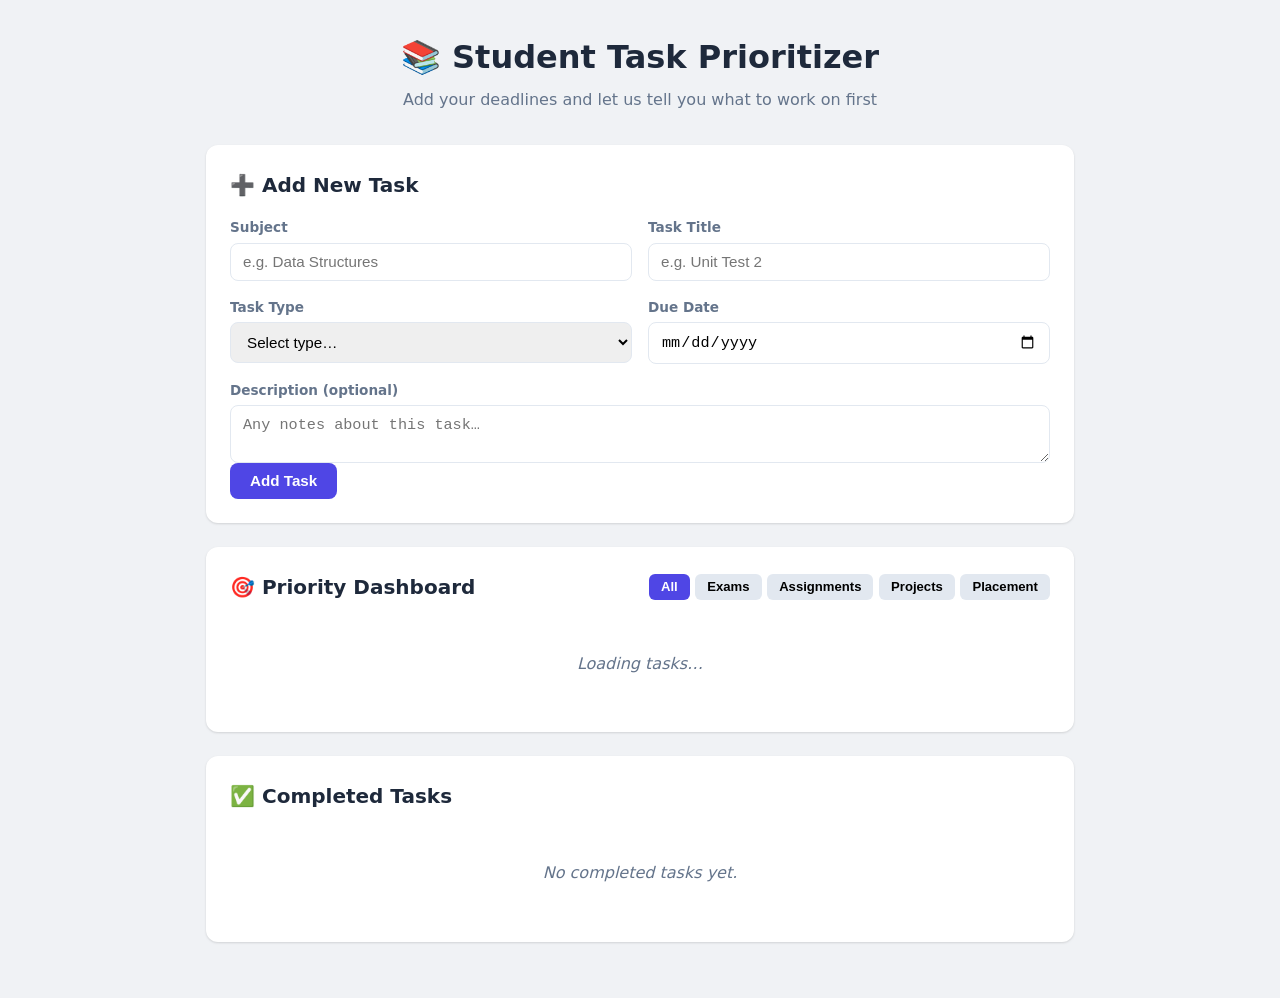
==== src/main/resources/static/index.html @ 2fccb867 "Initial commit: Student Task Prioritizer" ====
<!DOCTYPE html>
<html lang="en">
<head>
    <meta charset="UTF-8">
    <meta name="viewport" content="width=device-width, initial-scale=1.0">
    <title>Student Task Prioritizer</title>
    <link rel="stylesheet" href="style.css">
</head>
<body>

<div class="container">
    <!-- Header -->
    <header>
        <h1>📚 Student Task Prioritizer</h1>
        <p class="subtitle">Add your deadlines and let us tell you what to work on first</p>
    </header>

    <!-- Add Task Form -->
    <section class="card form-card">
        <h2>➕ Add New Task</h2>
        <form id="taskForm">
            <div class="form-row">
                <div class="form-group">
                    <label for="subject">Subject</label>
                    <input type="text" id="subject" placeholder="e.g. Data Structures" required>
                </div>
                <div class="form-group">
                    <label for="title">Task Title</label>
                    <input type="text" id="title" placeholder="e.g. Unit Test 2" required>
                </div>
            </div>
            <div class="form-row">
                <div class="form-group">
                    <label for="taskType">Task Type</label>
                    <select id="taskType" required>
                        <option value="">Select type…</option>
                        <option value="EXAM">📝 Exam</option>
                        <option value="ASSIGNMENT">📄 Assignment</option>
                        <option value="PROJECT">🛠️ Project</option>
                        <option value="PLACEMENT_TEST">🎯 Placement Test</option>
                    </select>
                </div>
                <div class="form-group">
                    <label for="dueDate">Due Date</label>
                    <input type="date" id="dueDate" required>
                </div>
            </div>
            <div class="form-group full-width">
                <label for="description">Description (optional)</label>
                <textarea id="description" rows="2" placeholder="Any notes about this task…"></textarea>
            </div>
            <button type="submit" class="btn btn-primary">Add Task</button>
        </form>
    </section>

    <!-- Priority Dashboard -->
    <section class="card">
        <div class="section-header">
            <h2>🎯 Priority Dashboard</h2>
            <div class="filter-group">
                <button class="btn btn-sm active" data-filter="all">All</button>
                <button class="btn btn-sm" data-filter="EXAM">Exams</button>
                <button class="btn btn-sm" data-filter="ASSIGNMENT">Assignments</button>
                <button class="btn btn-sm" data-filter="PROJECT">Projects</button>
                <button class="btn btn-sm" data-filter="PLACEMENT_TEST">Placement</button>
            </div>
        </div>
        <div id="taskList" class="task-list">
            <p class="empty-state">Loading tasks…</p>
        </div>
    </section>

    <!-- Completed Tasks -->
    <section class="card">
        <h2>✅ Completed Tasks</h2>
        <div id="completedList" class="task-list">
            <p class="empty-state">No completed tasks yet.</p>
        </div>
    </section>
</div>

<!-- Edit Modal -->
<div id="editModal" class="modal hidden">
    <div class="modal-content card">
        <h2>✏️ Edit Task</h2>
        <form id="editForm">
            <input type="hidden" id="editId">
            <div class="form-row">
                <div class="form-group">
                    <label for="editSubject">Subject</label>
                    <input type="text" id="editSubject" required>
                </div>
                <div class="form-group">
                    <label for="editTitle">Task Title</label>
                    <input type="text" id="editTitle" required>
                </div>
            </div>
            <div class="form-row">
                <div class="form-group">
                    <label for="editTaskType">Task Type</label>
                    <select id="editTaskType" required>
                        <option value="EXAM">📝 Exam</option>
                        <option value="ASSIGNMENT">📄 Assignment</option>
                        <option value="PROJECT">🛠️ Project</option>
                        <option value="PLACEMENT_TEST">🎯 Placement Test</option>
                    </select>
                </div>
                <div class="form-group">
                    <label for="editDueDate">Due Date</label>
                    <input type="date" id="editDueDate" required>
                </div>
            </div>
            <div class="form-group full-width">
                <label for="editDescription">Description</label>
                <textarea id="editDescription" rows="2"></textarea>
            </div>
            <div class="modal-actions">
                <button type="submit" class="btn btn-primary">Save Changes</button>
                <button type="button" class="btn btn-secondary" onclick="closeEditModal()">Cancel</button>
            </div>
        </form>
    </div>
</div>

<script src="app.js"></script>
</body>
</html>
---- src/main/resources/static/style.css ----
/* ───────────── Reset & Base ───────────── */
*, *::before, *::after { box-sizing: border-box; margin: 0; padding: 0; }

:root {
    --bg: #f0f2f5;
    --card: #ffffff;
    --primary: #4f46e5;
    --primary-hover: #4338ca;
    --text: #1e293b;
    --text-muted: #64748b;
    --border: #e2e8f0;
    --shadow: 0 1px 3px rgba(0,0,0,.08), 0 1px 2px rgba(0,0,0,.06);
    --radius: 12px;

    /* urgency colours */
    --overdue: #ef4444;
    --due-today: #f97316;
    --urgent: #f59e0b;
    --high: #eab308;
    --medium: #3b82f6;
    --low: #22c55e;
}

body {
    font-family: 'Segoe UI', system-ui, -apple-system, sans-serif;
    background: var(--bg);
    color: var(--text);
    line-height: 1.6;
    min-height: 100vh;
}

.container { max-width: 900px; margin: 0 auto; padding: 2rem 1rem; }

/* ───────────── Header ───────────── */
header { text-align: center; margin-bottom: 2rem; }
header h1 { font-size: 2rem; font-weight: 700; }
.subtitle { color: var(--text-muted); margin-top: .25rem; }

/* ───────────── Cards ───────────── */
.card {
    background: var(--card);
    border-radius: var(--radius);
    box-shadow: var(--shadow);
    padding: 1.5rem;
    margin-bottom: 1.5rem;
}
.card h2 { font-size: 1.25rem; margin-bottom: 1rem; }

/* ───────────── Forms ───────────── */
.form-row { display: flex; gap: 1rem; margin-bottom: 1rem; }
.form-group { flex: 1; display: flex; flex-direction: column; }
.form-group.full-width { flex-basis: 100%; }

label { font-size: .85rem; font-weight: 600; margin-bottom: .25rem; color: var(--text-muted); }
input, select, textarea {
    padding: .6rem .75rem;
    border: 1.5px solid var(--border);
    border-radius: 8px;
    font-size: .95rem;
    transition: border-color .2s;
}
input:focus, select:focus, textarea:focus {
    outline: none;
    border-color: var(--primary);
    box-shadow: 0 0 0 3px rgba(79,70,229,.15);
}

/* ───────────── Buttons ───────────── */
.btn {
    display: inline-flex; align-items: center; justify-content: center;
    padding: .6rem 1.25rem;
    border: none; border-radius: 8px;
    font-size: .95rem; font-weight: 600;
    cursor: pointer;
    transition: background .2s, transform .1s;
}
.btn:active { transform: scale(.97); }

.btn-primary { background: var(--primary); color: #fff; }
.btn-primary:hover { background: var(--primary-hover); }

.btn-secondary { background: var(--border); color: var(--text); }
.btn-secondary:hover { background: #cbd5e1; }

.btn-sm { padding: .35rem .75rem; font-size: .82rem; border-radius: 6px; background: var(--border); }
.btn-sm.active { background: var(--primary); color: #fff; }

.btn-icon {
    width: 32px; height: 32px; padding: 0;
    border-radius: 8px; background: transparent; font-size: 1rem;
}
.btn-icon:hover { background: var(--border); }

/* ───────────── Filter Bar ───────────── */
.section-header { display: flex; justify-content: space-between; align-items: center; flex-wrap: wrap; gap: .5rem; margin-bottom: 1rem; }
.section-header h2 { margin-bottom: 0; }
.filter-group { display: flex; gap: .35rem; }

/* ───────────── Task Cards ───────────── */
.task-list { display: flex; flex-direction: column; gap: .75rem; }

.task-item {
    display: flex; align-items: stretch; gap: 1rem;
    border: 1.5px solid var(--border);
    border-radius: 10px;
    padding: 1rem;
    transition: box-shadow .2s;
    position: relative;
}
.task-item:hover { box-shadow: 0 4px 12px rgba(0,0,0,.08); }

.task-rank {
    display: flex; align-items: center; justify-content: center;
    font-size: 1.3rem; font-weight: 800; color: var(--primary);
    min-width: 36px;
}

.task-body { flex: 1; }
.task-title { font-weight: 700; font-size: 1.05rem; }
.task-meta { display: flex; gap: .75rem; flex-wrap: wrap; margin-top: .35rem; font-size: .82rem; color: var(--text-muted); }
.task-desc { margin-top: .4rem; font-size: .88rem; color: var(--text-muted); }

.task-actions { display: flex; flex-direction: column; gap: .35rem; justify-content: center; }

/* Urgency badges */
.badge {
    display: inline-block; padding: .15rem .55rem;
    border-radius: 50px; font-size: .75rem; font-weight: 700; color: #fff;
}
.badge-OVERDUE   { background: var(--overdue); }
.badge-DUE-TODAY { background: var(--due-today); }
.badge-URGENT    { background: var(--urgent); color: #000; }
.badge-HIGH      { background: var(--high); color: #000; }
.badge-MEDIUM    { background: var(--medium); }
.badge-LOW       { background: var(--low); color: #000; }

/* Type badges */
.type-badge {
    display: inline-block; padding: .1rem .5rem;
    border-radius: 50px; font-size: .73rem; font-weight: 600;
    border: 1.5px solid var(--border); background: #f8fafc;
}

/* Priority bar */
.priority-bar {
    position: absolute; left: 0; top: 0; bottom: 0; width: 4px;
    border-radius: 10px 0 0 10px;
}

/* Completed item style */
.task-item.completed { opacity: .6; }
.task-item.completed .task-title { text-decoration: line-through; }

/* ───────────── Modal ───────────── */
.modal {
    position: fixed; inset: 0; background: rgba(0,0,0,.45);
    display: flex; align-items: center; justify-content: center;
    z-index: 1000;
}
.modal.hidden { display: none; }
.modal-content { width: 95%; max-width: 560px; margin: 1rem; }
.modal-actions { display: flex; gap: .75rem; margin-top: .5rem; }

/* ───────────── Empty state ───────────── */
.empty-state { text-align: center; padding: 2rem; color: var(--text-muted); font-style: italic; }

/* ───────────── Top task highlight ───────────── */
.task-item.top-priority {
    border-color: var(--primary);
    background: linear-gradient(135deg, #eef2ff, #e0e7ff);
}
.task-item.top-priority::after {
    content: '👈 Work on this first!';
    position: absolute; right: -8px; top: -10px;
    background: var(--primary); color: #fff;
    padding: .2rem .65rem; border-radius: 6px;
    font-size: .75rem; font-weight: 700;
}

/* ───────────── Responsive ───────────── */
@media (max-width: 600px) {
    .form-row { flex-direction: column; gap: .75rem; }
    .section-header { flex-direction: column; align-items: flex-start; }
    .task-item.top-priority::after { display: none; }
}
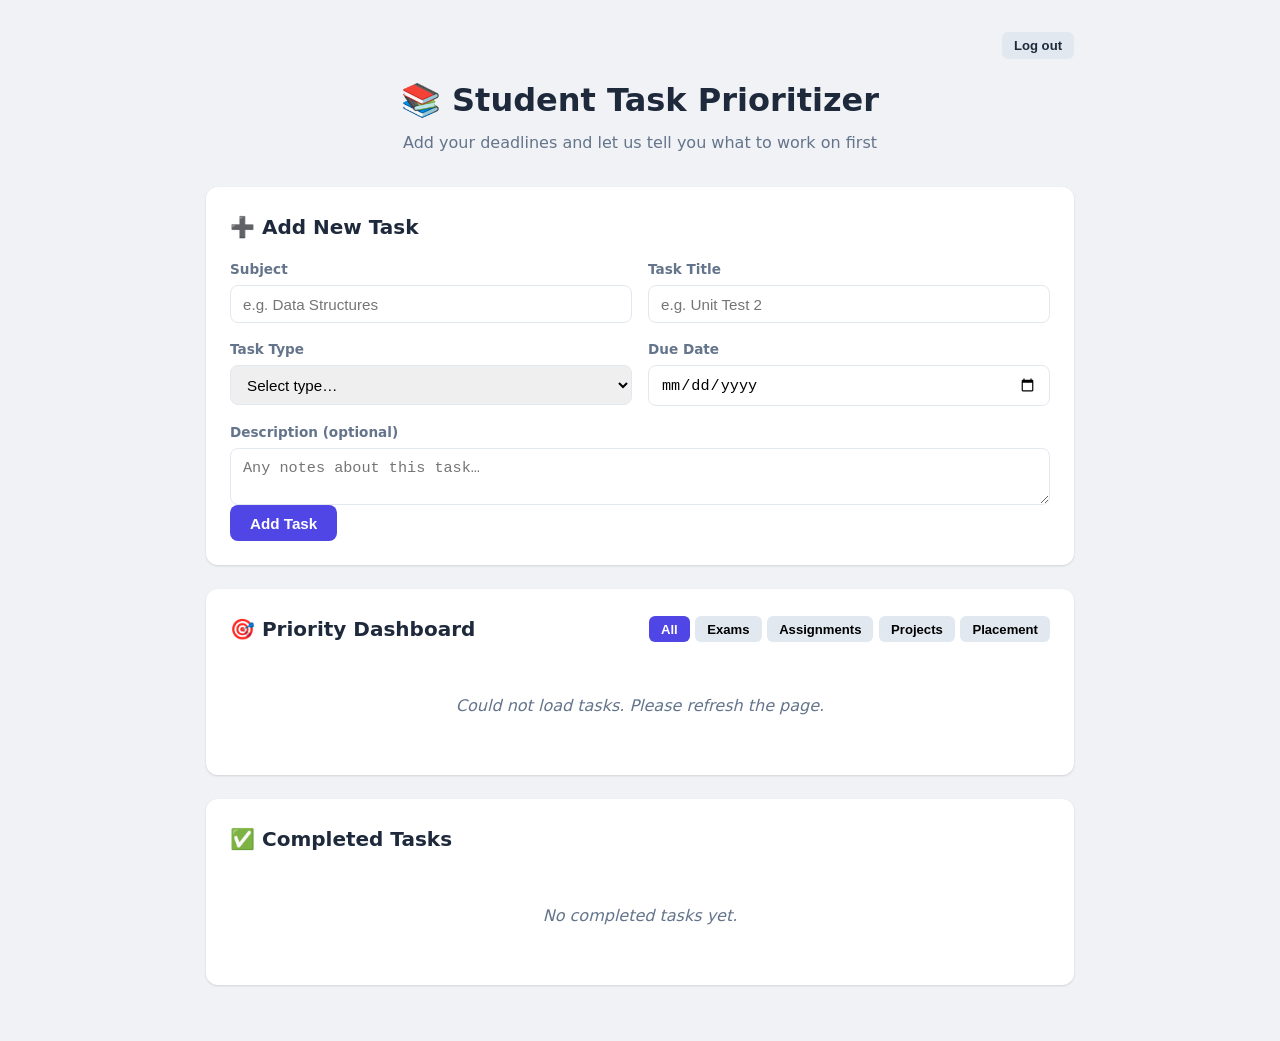
==== commit 24941d2d: "Update student task prioritizer with major improvements" ====
--- a/src/main/resources/static/index.html
+++ b/src/main/resources/static/index.html
@@ -9,6 +9,12 @@
 <body>
 
 <div class="container">
+    <div style="display: flex; justify-content: flex-end; margin-bottom: 1rem;">
+        <form action="/logout" method="post" id="logoutForm">
+            <button type="submit" class="btn btn-sm btn-secondary">Log out</button>
+        </form>
+    </div>
+
     <!-- Header -->
     <header>
         <h1>📚 Student Task Prioritizer</h1>
--- a/src/main/resources/static/style.css
+++ b/src/main/resources/static/style.css
@@ -177,7 +177,67 @@
     font-size: .75rem; font-weight: 700;
 }
 
-/* ───────────── Responsive ───────────── */
+/* ───────────── Alerts & Feedback ───────────── */
+.alert {
+    padding: .75rem 1rem;
+    border-radius: 8px;
+    margin-bottom: 1.25rem;
+    font-size: .92rem;
+    font-weight: 500;
+}
+.alert-success { background: #dcfce7; color: #166534; border: 1px solid #bbf7d0; }
+.alert-error { background: #fee2e2; color: #991b1b; border: 1px solid #fecaca; }
+
+/* ───────────── Tables ───────────── */
+.data-table {
+    width: 100%;
+    border-collapse: collapse;
+    font-size: .92rem;
+}
+.data-table th, .data-table td {
+    padding: .65rem .75rem;
+    text-align: left;
+    border-bottom: 1px solid var(--border);
+}
+.data-table th {
+    color: var(--text-muted);
+    font-size: .8rem;
+    text-transform: uppercase;
+    font-weight: 700;
+}
+.data-table tr:hover td {
+    background: #f8fafc;
+}
+
+/* ───────────── Status Badges ───────────── */
+.badge-PENDING { background: #f59e0b; color: #000; }
+.badge-ACCEPTED { background: #3b82f6; color: #fff; }
+.badge-DECLINED { background: #ef4444; color: #fff; }
+.badge-DONE { background: #22c55e; color: #fff; }
+
+.reason-list {
+    margin: .35rem 0 0 1.2rem;
+    font-size: .82rem;
+    color: var(--text-muted);
+}
+
+/* ───────────── Nav Bar ───────────── */
+.nav-bar {
+    display: flex;
+    justify-content: space-between;
+    align-items: center;
+    margin-bottom: 1.5rem;
+    padding-bottom: 1rem;
+    border-bottom: 1.5px solid var(--border);
+}
+.nav-user {
+    display: flex;
+    align-items: center;
+    gap: 1rem;
+    font-size: .92rem;
+    color: var(--text-muted);
+}
+
 @media (max-width: 600px) {
     .form-row { flex-direction: column; gap: .75rem; }
     .section-header { flex-direction: column; align-items: flex-start; }
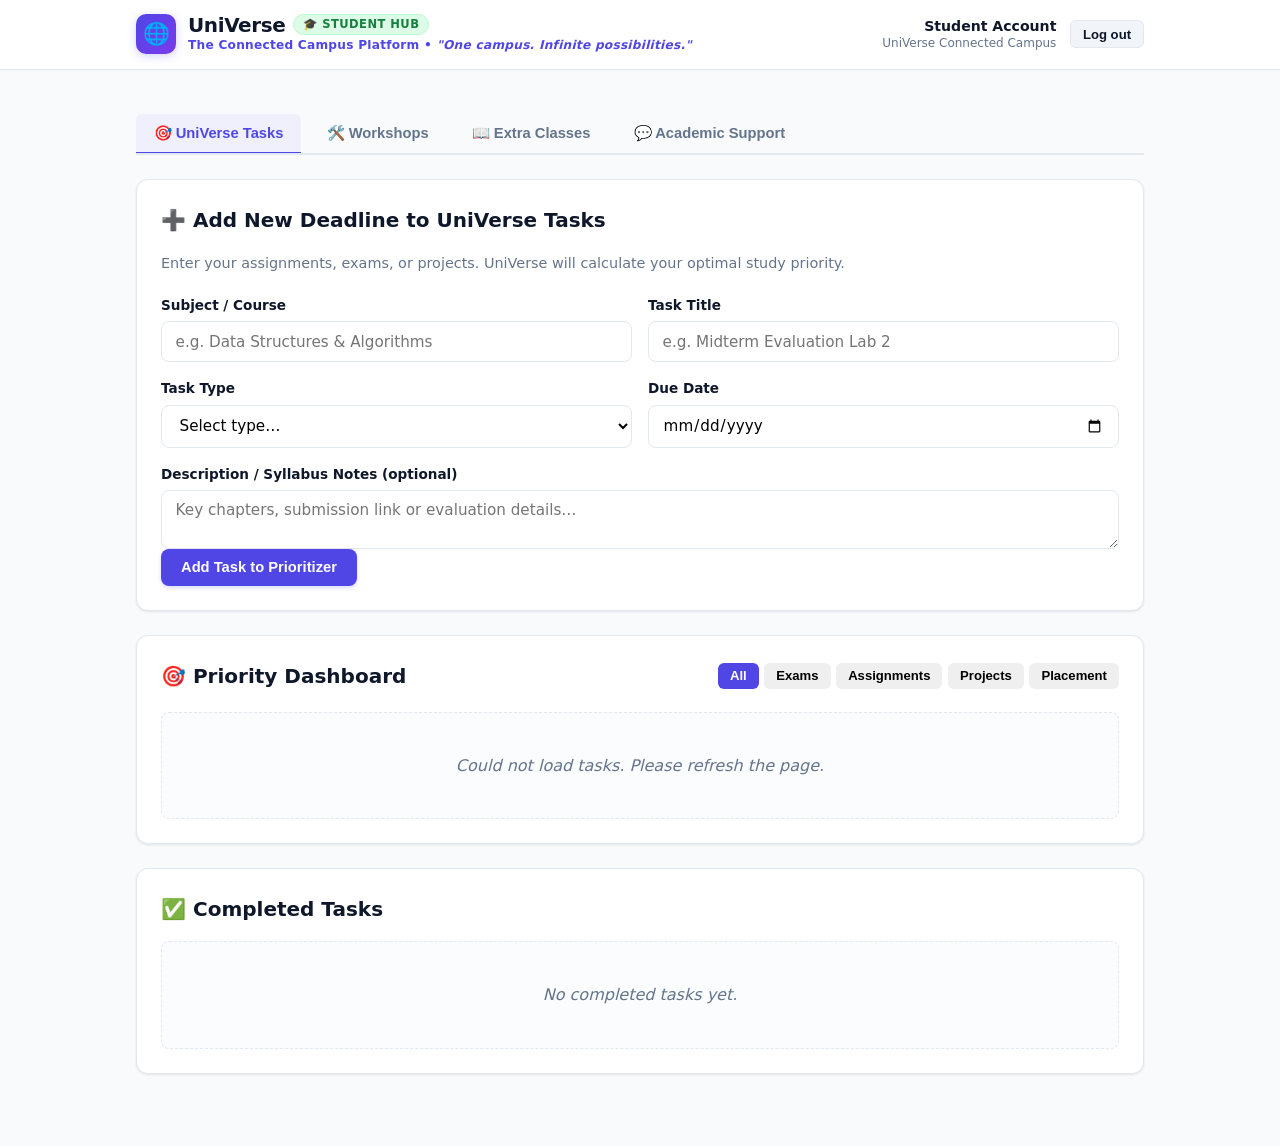
==== commit b44a3a64: "Expand Student Task Prioritizer into UniVerse platform" ====
--- a/src/main/resources/static/index.html
+++ b/src/main/resources/static/index.html
@@ -3,86 +3,288 @@
 <head>
     <meta charset="UTF-8">
     <meta name="viewport" content="width=device-width, initial-scale=1.0">
-    <title>Student Task Prioritizer</title>
+    <title>UniVerse — Student Portal</title>
     <link rel="stylesheet" href="style.css">
 </head>
 <body>
 
+<!-- UniVerse Sticky Navigation Header -->
+<header class="universe-header">
+    <div class="universe-nav">
+        <a href="/" class="brand-block">
+            <span class="brand-icon">🌐</span>
+            <div class="brand-text">
+                <h1>UniVerse <span class="portal-badge student">🎓 Student Hub</span></h1>
+                <p class="tagline">The Connected Campus Platform &bull; <em>"One campus. Infinite possibilities."</em></p>
+            </div>
+        </a>
+        <div class="nav-user">
+            <div class="nav-user-info">
+                <div class="nav-user-name">Student Account</div>
+                <div class="nav-user-role">UniVerse Connected Campus</div>
+            </div>
+            <form action="/logout" method="post" id="logoutForm" style="display:inline;">
+                <button type="submit" class="btn btn-secondary btn-sm">Log out</button>
+            </form>
+        </div>
+    </div>
+</header>
+
 <div class="container">
-    <div style="display: flex; justify-content: flex-end; margin-bottom: 1rem;">
-        <form action="/logout" method="post" id="logoutForm">
-            <button type="submit" class="btn btn-sm btn-secondary">Log out</button>
-        </form>
-    </div>
-
-    <!-- Header -->
-    <header>
-        <h1>📚 Student Task Prioritizer</h1>
-        <p class="subtitle">Add your deadlines and let us tell you what to work on first</p>
-    </header>
-
-    <!-- Add Task Form -->
-    <section class="card form-card">
-        <h2>➕ Add New Task</h2>
-        <form id="taskForm">
-            <div class="form-row">
-                <div class="form-group">
-                    <label for="subject">Subject</label>
-                    <input type="text" id="subject" placeholder="e.g. Data Structures" required>
-                </div>
-                <div class="form-group">
-                    <label for="title">Task Title</label>
-                    <input type="text" id="title" placeholder="e.g. Unit Test 2" required>
-                </div>
-            </div>
-            <div class="form-row">
-                <div class="form-group">
-                    <label for="taskType">Task Type</label>
-                    <select id="taskType" required>
-                        <option value="">Select type…</option>
-                        <option value="EXAM">📝 Exam</option>
-                        <option value="ASSIGNMENT">📄 Assignment</option>
-                        <option value="PROJECT">🛠️ Project</option>
-                        <option value="PLACEMENT_TEST">🎯 Placement Test</option>
-                    </select>
-                </div>
-                <div class="form-group">
-                    <label for="dueDate">Due Date</label>
-                    <input type="date" id="dueDate" required>
-                </div>
-            </div>
-            <div class="form-group full-width">
-                <label for="description">Description (optional)</label>
-                <textarea id="description" rows="2" placeholder="Any notes about this task…"></textarea>
-            </div>
-            <button type="submit" class="btn btn-primary">Add Task</button>
-        </form>
-    </section>
-
-    <!-- Priority Dashboard -->
-    <section class="card">
-        <div class="section-header">
-            <h2>🎯 Priority Dashboard</h2>
-            <div class="filter-group">
-                <button class="btn btn-sm active" data-filter="all">All</button>
-                <button class="btn btn-sm" data-filter="EXAM">Exams</button>
-                <button class="btn btn-sm" data-filter="ASSIGNMENT">Assignments</button>
-                <button class="btn btn-sm" data-filter="PROJECT">Projects</button>
-                <button class="btn btn-sm" data-filter="PLACEMENT_TEST">Placement</button>
-            </div>
-        </div>
-        <div id="taskList" class="task-list">
-            <p class="empty-state">Loading tasks…</p>
-        </div>
-    </section>
-
-    <!-- Completed Tasks -->
-    <section class="card">
-        <h2>✅ Completed Tasks</h2>
-        <div id="completedList" class="task-list">
-            <p class="empty-state">No completed tasks yet.</p>
-        </div>
-    </section>
+    <!-- Portal Sub-Navigation Tabs -->
+    <nav class="portal-tabs">
+        <button type="button" class="tab-btn active" data-tab="tab-tasks">🎯 UniVerse Tasks</button>
+        <button type="button" class="tab-btn" data-tab="tab-workshops">🛠️ Workshops</button>
+        <button type="button" class="tab-btn" data-tab="tab-classes">📖 Extra Classes</button>
+        <button type="button" class="tab-btn" data-tab="tab-support">💬 Academic Support</button>
+    </nav>
+
+    <!-- ───────────── TAB 1: UniVerse Tasks ───────────── -->
+    <div id="tab-tasks" class="tab-pane active">
+        <!-- Add Task Form -->
+        <section class="card form-card">
+            <h2>➕ Add New Deadline to UniVerse Tasks</h2>
+            <p class="subtitle" style="margin-bottom: 1.25rem;">Enter your assignments, exams, or projects. UniVerse will calculate your optimal study priority.</p>
+            <form id="taskForm">
+                <div class="form-row">
+                    <div class="form-group">
+                        <label for="subject">Subject / Course</label>
+                        <input type="text" id="subject" placeholder="e.g. Data Structures & Algorithms" required>
+                    </div>
+                    <div class="form-group">
+                        <label for="title">Task Title</label>
+                        <input type="text" id="title" placeholder="e.g. Midterm Evaluation Lab 2" required>
+                    </div>
+                </div>
+                <div class="form-row">
+                    <div class="form-group">
+                        <label for="taskType">Task Type</label>
+                        <select id="taskType" required>
+                            <option value="">Select type…</option>
+                            <option value="EXAM">📝 Exam</option>
+                            <option value="ASSIGNMENT">📄 Assignment</option>
+                            <option value="PROJECT">🛠️ Project</option>
+                            <option value="PLACEMENT_TEST">🎯 Placement Test</option>
+                        </select>
+                    </div>
+                    <div class="form-group">
+                        <label for="dueDate">Due Date</label>
+                        <input type="date" id="dueDate" required>
+                    </div>
+                </div>
+                <div class="form-group full-width">
+                    <label for="description">Description / Syllabus Notes (optional)</label>
+                    <textarea id="description" rows="2" placeholder="Key chapters, submission link or evaluation details…"></textarea>
+                </div>
+                <button type="submit" class="btn btn-primary">Add Task to Prioritizer</button>
+            </form>
+        </section>
+
+        <!-- Priority Dashboard -->
+        <section class="card">
+            <div class="section-header">
+                <h2>🎯 Priority Dashboard</h2>
+                <div class="filter-group">
+                    <button class="btn btn-sm active" data-filter="all">All</button>
+                    <button class="btn btn-sm" data-filter="EXAM">Exams</button>
+                    <button class="btn btn-sm" data-filter="ASSIGNMENT">Assignments</button>
+                    <button class="btn btn-sm" data-filter="PROJECT">Projects</button>
+                    <button class="btn btn-sm" data-filter="PLACEMENT_TEST">Placement</button>
+                </div>
+            </div>
+            <div id="taskList" class="task-list">
+                <p class="empty-state">Loading tasks…</p>
+            </div>
+        </section>
+
+        <!-- Completed Tasks -->
+        <section class="card">
+            <h2>✅ Completed Tasks</h2>
+            <div id="completedList" class="task-list">
+                <p class="empty-state">No completed tasks yet.</p>
+            </div>
+        </section>
+    </div>
+
+    <!-- ───────────── TAB 2: Workshops ───────────── -->
+    <div id="tab-workshops" class="tab-pane">
+        <section class="card">
+            <div class="section-header">
+                <div>
+                    <h2>🛠️ Campus Workshops &amp; Masterclasses</h2>
+                    <p class="subtitle">Skill-building hands-on workshops hosted by faculty &amp; industry partners</p>
+                </div>
+                <span class="type-badge" style="background:#e0f2fe; color:#0369a1; font-weight:700;">Open for Registration</span>
+            </div>
+
+            <div class="grid-cards" id="workshopsGrid">
+                <!-- Workshop Card 1 -->
+                <div class="portal-card">
+                    <div>
+                        <div class="portal-card-header">
+                            <span class="type-badge" style="background:#eef2ff; color:#4f46e5;">Cloud &amp; DevOps</span>
+                            <span style="font-size:0.75rem; color:var(--text-muted);">2 Days Left</span>
+                        </div>
+                        <div class="portal-card-title">Docker &amp; Kubernetes in Production</div>
+                        <div class="portal-card-body">
+                            Hands-on workshop containerizing Spring Boot microservices, building Helm charts, and deploying to cloud clusters.
+                            <div style="margin-top:0.5rem; font-size:0.8rem; color:var(--text);">
+                                <strong>Instructor:</strong> Prof. Asha Rao &bull; <strong>Venue:</strong> CS Lab 302
+                            </div>
+                        </div>
+                    </div>
+                    <div class="portal-card-footer">
+                        <span>📅 Nov 22, 2026 &bull; 3:00 PM</span>
+                        <button class="btn btn-primary btn-sm" onclick="handleWorkshopRegister('Docker & Kubernetes in Production')">Register</button>
+                    </div>
+                </div>
+
+                <!-- Workshop Card 2 -->
+                <div class="portal-card">
+                    <div>
+                        <div class="portal-card-header">
+                            <span class="type-badge" style="background:#fef3c7; color:#92400e;">Artificial Intelligence</span>
+                            <span style="font-size:0.75rem; color:var(--text-muted);">Filling Fast</span>
+                        </div>
+                        <div class="portal-card-title">Applied LLMs and Vector Search</div>
+                        <div class="portal-card-body">
+                            Build retrieval-augmented generation (RAG) applications using Python, LangChain, and embeddings on real academic datasets.
+                            <div style="margin-top:0.5rem; font-size:0.8rem; color:var(--text);">
+                                <strong>Instructor:</strong> Dr. Vikram Sen &bull; <strong>Venue:</strong> Virtual (Meet)
+                            </div>
+                        </div>
+                    </div>
+                    <div class="portal-card-footer">
+                        <span>📅 Nov 25, 2026 &bull; 5:00 PM</span>
+                        <button class="btn btn-primary btn-sm" onclick="handleWorkshopRegister('Applied LLMs and Vector Search')">Register</button>
+                    </div>
+                </div>
+
+                <!-- Workshop Card 3 -->
+                <div class="portal-card">
+                    <div>
+                        <div class="portal-card-header">
+                            <span class="type-badge" style="background:#dcfce7; color:#15803d;">Career Acceleration</span>
+                            <span style="font-size:0.75rem; color:var(--text-muted);">Free Entry</span>
+                        </div>
+                        <div class="portal-card-title">Crack Technical &amp; System Design Interviews</div>
+                        <div class="portal-card-body">
+                            Interactive mock interview session covering scalable backend architecture, concurrency patterns, and algorithmic problem solving.
+                            <div style="margin-top:0.5rem; font-size:0.8rem; color:var(--text);">
+                                <strong>Instructor:</strong> Faculty Placement Cell &bull; <strong>Venue:</strong> Seminar Hall A
+                            </div>
+                        </div>
+                    </div>
+                    <div class="portal-card-footer">
+                        <span>📅 Nov 28, 2026 &bull; 2:00 PM</span>
+                        <button class="btn btn-primary btn-sm" onclick="handleWorkshopRegister('Crack Technical & System Design Interviews')">Register</button>
+                    </div>
+                </div>
+            </div>
+        </section>
+    </div>
+
+    <!-- ───────────── TAB 3: Extra Classes ───────────── -->
+    <div id="tab-classes" class="tab-pane">
+        <section class="card">
+            <div class="section-header">
+                <div>
+                    <h2>📖 Extra Classes &amp; Remedial Sessions</h2>
+                    <p class="subtitle">Special topic deep-dives, exam prep, and concept reviews</p>
+                </div>
+            </div>
+
+            <div class="grid-cards">
+                <div class="portal-card">
+                    <div>
+                        <div class="portal-card-header">
+                            <span class="type-badge">CS201 &bull; Data Structures</span>
+                            <span class="badge badge-URGENT">Midterm Prep</span>
+                        </div>
+                        <div class="portal-card-title">Graph Algorithms &amp; Dynamic Programming Review</div>
+                        <div class="portal-card-body">
+                            Focused problem-solving session for students preparing for the upcoming algorithm midterm.
+                            <div style="margin-top:0.5rem; font-size:0.8rem; color:var(--text);">
+                                <strong>Faculty:</strong> Prof. Asha Rao &bull; <strong>Room:</strong> 204
+                            </div>
+                        </div>
+                    </div>
+                    <div class="portal-card-footer">
+                        <span>📅 Tomorrow, 4:30 PM (90 mins)</span>
+                        <button class="btn btn-secondary btn-sm" onclick="alert('Added to your calendar schedule!')">Add to Schedule</button>
+                    </div>
+                </div>
+
+                <div class="portal-card">
+                    <div>
+                        <div class="portal-card-header">
+                            <span class="type-badge">MATH302 &bull; Statistics</span>
+                            <span class="badge badge-MEDIUM">Doubt Clearing</span>
+                        </div>
+                        <div class="portal-card-title">Hypothesis Testing &amp; Probability Distributions</div>
+                        <div class="portal-card-body">
+                            Step-by-step problem clearing session for engineering and computer science students.
+                            <div style="margin-top:0.5rem; font-size:0.8rem; color:var(--text);">
+                                <strong>Faculty:</strong> Dr. Ramanathan &bull; <strong>Room:</strong> LH-2
+                            </div>
+                        </div>
+                    </div>
+                    <div class="portal-card-footer">
+                        <span>📅 Thursday, 3:30 PM (60 mins)</span>
+                        <button class="btn btn-secondary btn-sm" onclick="alert('Added to your calendar schedule!')">Add to Schedule</button>
+                    </div>
+                </div>
+            </div>
+        </section>
+    </div>
+
+    <!-- ───────────── TAB 4: Academic Support ───────────── -->
+    <div id="tab-support" class="tab-pane">
+        <section class="card form-card">
+            <h2>💬 Request Academic Support or Doubt Clearing</h2>
+            <p class="subtitle" style="margin-bottom: 1.25rem;">Need 1-on-1 assistance with a course topic, project guidance, or assignment doubts? Submit a request to faculty.</p>
+            <form id="supportForm" onsubmit="handleSupportSubmit(event)">
+                <div class="form-row">
+                    <div class="form-group">
+                        <label for="supportCourse">Course / Subject</label>
+                        <input type="text" id="supportCourse" placeholder="e.g. Operating Systems" required>
+                    </div>
+                    <div class="form-group">
+                        <label for="supportType">Support Category</label>
+                        <select id="supportType" required>
+                            <option value="">Select category…</option>
+                            <option value="DOUBT">❓ Concept Clarification / Doubt</option>
+                            <option value="PROJECT">🛠️ Project Mentorship</option>
+                            <option value="REMEDIAL">📖 Remedial Academic Guidance</option>
+                            <option value="CAREER">🎯 Placement &amp; Internship Prep</option>
+                        </select>
+                    </div>
+                </div>
+                <div class="form-group full-width" style="margin-bottom:1rem;">
+                    <label for="supportTopic">Specific Topic &amp; Query</label>
+                    <textarea id="supportTopic" rows="3" placeholder="Describe the problem, theorem, or assignment you need help with…" required></textarea>
+                </div>
+                <button type="submit" class="btn btn-primary">Submit Support Request</button>
+            </form>
+        </section>
+
+        <section class="card">
+            <h2>📋 Your Active Support Requests</h2>
+            <div id="supportRequestsList" class="task-list">
+                <div class="task-item">
+                    <div class="task-body">
+                        <div class="task-title">Operating Systems — Deadlock Prevention &amp; Banker's Algorithm</div>
+                        <div class="task-meta">
+                            <span class="type-badge">❓ Concept Clarification</span>
+                            <span>📅 Submitted Today</span>
+                            <span class="badge badge-PENDING">Reviewing</span>
+                        </div>
+                        <div class="task-desc">Requested doubt session regarding resource allocation graph cycles.</div>
+                    </div>
+                </div>
+            </div>
+        </section>
+    </div>
 </div>
 
 <!-- Edit Modal -->
@@ -121,8 +323,8 @@
                 <textarea id="editDescription" rows="2"></textarea>
             </div>
             <div class="modal-actions">
+                <button type="button" class="btn btn-secondary" onclick="closeEditModal()">Cancel</button>
                 <button type="submit" class="btn btn-primary">Save Changes</button>
-                <button type="button" class="btn btn-secondary" onclick="closeEditModal()">Cancel</button>
             </div>
         </form>
     </div>
--- a/src/main/resources/static/style.css
+++ b/src/main/resources/static/style.css
@@ -2,15 +2,19 @@
 *, *::before, *::after { box-sizing: border-box; margin: 0; padding: 0; }
 
 :root {
-    --bg: #f0f2f5;
+    --bg: #f8fafc;
     --card: #ffffff;
     --primary: #4f46e5;
     --primary-hover: #4338ca;
-    --text: #1e293b;
+    --primary-light: #eef2ff;
+    --text: #0f172a;
     --text-muted: #64748b;
     --border: #e2e8f0;
-    --shadow: 0 1px 3px rgba(0,0,0,.08), 0 1px 2px rgba(0,0,0,.06);
+    --shadow: 0 1px 3px rgba(0,0,0,.06), 0 1px 2px rgba(0,0,0,.04);
+    --shadow-md: 0 4px 6px -1px rgba(0,0,0,.07), 0 2px 4px -2px rgba(0,0,0,.05);
+    --shadow-lg: 0 10px 15px -3px rgba(0,0,0,.08), 0 4px 6px -4px rgba(0,0,0,.04);
     --radius: 12px;
+    --radius-lg: 16px;
 
     /* urgency colours */
     --overdue: #ef4444;
@@ -29,35 +33,186 @@
     min-height: 100vh;
 }
 
-.container { max-width: 900px; margin: 0 auto; padding: 2rem 1rem; }
-
-/* ───────────── Header ───────────── */
-header { text-align: center; margin-bottom: 2rem; }
-header h1 { font-size: 2rem; font-weight: 700; }
-.subtitle { color: var(--text-muted); margin-top: .25rem; }
+.container { max-width: 1040px; margin: 0 auto; padding: 1.5rem 1rem 3rem; }
+
+/* ───────────── UniVerse Global Header ───────────── */
+.universe-header {
+    background: #ffffff;
+    border-bottom: 1px solid var(--border);
+    box-shadow: 0 1px 3px rgba(0,0,0,.03);
+    position: sticky;
+    top: 0;
+    z-index: 100;
+}
+
+.universe-nav {
+    max-width: 1040px;
+    margin: 0 auto;
+    padding: 0.85rem 1rem;
+    display: flex;
+    justify-content: space-between;
+    align-items: center;
+    gap: 1rem;
+}
+
+.brand-block {
+    display: flex;
+    align-items: center;
+    gap: 0.75rem;
+    text-decoration: none;
+    color: inherit;
+}
+
+.brand-icon {
+    display: inline-flex;
+    align-items: center;
+    justify-content: center;
+    width: 40px;
+    height: 40px;
+    background: linear-gradient(135deg, #4f46e5 0%, #7c3aed 100%);
+    color: #fff;
+    border-radius: 10px;
+    font-size: 1.35rem;
+    box-shadow: 0 2px 8px rgba(79,70,229,.25);
+}
+
+.brand-text h1 {
+    font-size: 1.25rem;
+    font-weight: 800;
+    line-height: 1.1;
+    color: #0f172a;
+    letter-spacing: -0.02em;
+    display: flex;
+    align-items: center;
+    gap: 0.5rem;
+}
+
+.brand-text .tagline {
+    font-size: 0.76rem;
+    color: var(--primary);
+    font-weight: 600;
+    letter-spacing: 0.02em;
+}
+
+.portal-badge {
+    display: inline-flex;
+    align-items: center;
+    gap: 0.35rem;
+    font-size: 0.72rem;
+    font-weight: 700;
+    padding: 0.2rem 0.55rem;
+    border-radius: 50px;
+    text-transform: uppercase;
+    letter-spacing: 0.04em;
+}
+.portal-badge.admin   { background: #ede9fe; color: #5b21b6; border: 1px solid #ddd6fe; }
+.portal-badge.faculty { background: #e0f2fe; color: #0369a1; border: 1px solid #bae6fd; }
+.portal-badge.student { background: #dcfce7; color: #15803d; border: 1px solid #bbf7d0; }
+
+.nav-user {
+    display: flex;
+    align-items: center;
+    gap: 0.85rem;
+    font-size: 0.88rem;
+    color: var(--text-muted);
+}
+.nav-user-info {
+    text-align: right;
+    line-height: 1.25;
+}
+.nav-user-name {
+    font-weight: 700;
+    color: var(--text);
+}
+.nav-user-role {
+    font-size: 0.75rem;
+    color: var(--text-muted);
+}
+
+/* ───────────── Portal Tabs ───────────── */
+.portal-tabs {
+    display: flex;
+    gap: 0.5rem;
+    margin: 1.25rem 0 1.5rem;
+    border-bottom: 2px solid var(--border);
+    padding-bottom: 0.25rem;
+    overflow-x: auto;
+}
+
+.tab-btn {
+    display: inline-flex;
+    align-items: center;
+    gap: 0.5rem;
+    padding: 0.65rem 1.1rem;
+    font-size: 0.92rem;
+    font-weight: 600;
+    color: var(--text-muted);
+    background: transparent;
+    border: none;
+    border-bottom: 2px solid transparent;
+    margin-bottom: -0.35rem;
+    cursor: pointer;
+    transition: all 0.2s;
+    white-space: nowrap;
+    border-radius: 6px 6px 0 0;
+}
+.tab-btn:hover {
+    color: var(--primary);
+    background: var(--primary-light);
+}
+.tab-btn.active {
+    color: var(--primary);
+    border-bottom: 2px solid var(--primary);
+    background: rgba(79, 70, 229, 0.05);
+}
+
+.tab-pane {
+    display: none;
+}
+.tab-pane.active {
+    display: block;
+    animation: fadeIn 0.2s ease-in-out;
+}
+
+@keyframes fadeIn {
+    from { opacity: 0; transform: translateY(3px); }
+    to { opacity: 1; transform: translateY(0); }
+}
 
 /* ───────────── Cards ───────────── */
 .card {
     background: var(--card);
     border-radius: var(--radius);
     box-shadow: var(--shadow);
+    border: 1px solid var(--border);
     padding: 1.5rem;
     margin-bottom: 1.5rem;
 }
-.card h2 { font-size: 1.25rem; margin-bottom: 1rem; }
+.card h2 {
+    font-size: 1.25rem;
+    font-weight: 700;
+    margin-bottom: 1rem;
+    color: var(--text);
+    display: flex;
+    align-items: center;
+    gap: 0.5rem;
+}
+.subtitle { color: var(--text-muted); margin-top: .25rem; font-size: 0.9rem; }
 
 /* ───────────── Forms ───────────── */
 .form-row { display: flex; gap: 1rem; margin-bottom: 1rem; }
 .form-group { flex: 1; display: flex; flex-direction: column; }
 .form-group.full-width { flex-basis: 100%; }
 
-label { font-size: .85rem; font-weight: 600; margin-bottom: .25rem; color: var(--text-muted); }
+label { font-size: .85rem; font-weight: 600; margin-bottom: .3rem; color: var(--text); }
 input, select, textarea {
-    padding: .6rem .75rem;
+    padding: .65rem .85rem;
     border: 1.5px solid var(--border);
     border-radius: 8px;
     font-size: .95rem;
-    transition: border-color .2s;
+    font-family: inherit;
+    background: #ffffff;
+    transition: border-color .2s, box-shadow .2s;
 }
 input:focus, select:focus, textarea:focus {
     outline: none;
@@ -67,47 +222,61 @@
 
 /* ───────────── Buttons ───────────── */
 .btn {
-    display: inline-flex; align-items: center; justify-content: center;
-    padding: .6rem 1.25rem;
+    display: inline-flex; align-items: center; justify-content: center; gap: 0.4rem;
+    padding: .65rem 1.25rem;
     border: none; border-radius: 8px;
-    font-size: .95rem; font-weight: 600;
+    font-size: .92rem; font-weight: 600;
     cursor: pointer;
-    transition: background .2s, transform .1s;
+    transition: background .2s, transform .1s, box-shadow .2s;
 }
 .btn:active { transform: scale(.97); }
 
-.btn-primary { background: var(--primary); color: #fff; }
-.btn-primary:hover { background: var(--primary-hover); }
-
-.btn-secondary { background: var(--border); color: var(--text); }
-.btn-secondary:hover { background: #cbd5e1; }
-
-.btn-sm { padding: .35rem .75rem; font-size: .82rem; border-radius: 6px; background: var(--border); }
+.btn-primary {
+    background: var(--primary);
+    color: #fff;
+    box-shadow: 0 2px 4px rgba(79,70,229,0.2);
+}
+.btn-primary:hover {
+    background: var(--primary-hover);
+    box-shadow: 0 4px 8px rgba(79,70,229,0.25);
+}
+
+.btn-secondary { background: #f1f5f9; color: var(--text); border: 1px solid var(--border); }
+.btn-secondary:hover { background: #e2e8f0; }
+
+.btn-sm { padding: .35rem .75rem; font-size: .82rem; border-radius: 6px; }
 .btn-sm.active { background: var(--primary); color: #fff; }
 
 .btn-icon {
     width: 32px; height: 32px; padding: 0;
     border-radius: 8px; background: transparent; font-size: 1rem;
+    display: inline-flex; align-items: center; justify-content: center;
+    border: 1px solid transparent;
+    cursor: pointer;
 }
 .btn-icon:hover { background: var(--border); }
 
 /* ───────────── Filter Bar ───────────── */
-.section-header { display: flex; justify-content: space-between; align-items: center; flex-wrap: wrap; gap: .5rem; margin-bottom: 1rem; }
+.section-header { display: flex; justify-content: space-between; align-items: center; flex-wrap: wrap; gap: .5rem; margin-bottom: 1.25rem; }
 .section-header h2 { margin-bottom: 0; }
-.filter-group { display: flex; gap: .35rem; }
+.filter-group { display: flex; gap: .35rem; flex-wrap: wrap; }
 
 /* ───────────── Task Cards ───────────── */
 .task-list { display: flex; flex-direction: column; gap: .75rem; }
 
 .task-item {
     display: flex; align-items: stretch; gap: 1rem;
+    background: #ffffff;
     border: 1.5px solid var(--border);
     border-radius: 10px;
     padding: 1rem;
-    transition: box-shadow .2s;
+    transition: box-shadow .2s, transform .15s;
     position: relative;
 }
-.task-item:hover { box-shadow: 0 4px 12px rgba(0,0,0,.08); }
+.task-item:hover {
+    box-shadow: var(--shadow-md);
+    border-color: #cbd5e1;
+}
 
 .task-rank {
     display: flex; align-items: center; justify-content: center;
@@ -116,9 +285,9 @@
 }
 
 .task-body { flex: 1; }
-.task-title { font-weight: 700; font-size: 1.05rem; }
-.task-meta { display: flex; gap: .75rem; flex-wrap: wrap; margin-top: .35rem; font-size: .82rem; color: var(--text-muted); }
-.task-desc { margin-top: .4rem; font-size: .88rem; color: var(--text-muted); }
+.task-title { font-weight: 700; font-size: 1.05rem; color: var(--text); }
+.task-meta { display: flex; gap: .75rem; flex-wrap: wrap; margin-top: .35rem; font-size: .82rem; color: var(--text-muted); align-items: center; }
+.task-desc { margin-top: .4rem; font-size: .88rem; color: var(--text-muted); background: #f8fafc; padding: 0.4rem 0.65rem; border-radius: 6px; }
 
 .task-actions { display: flex; flex-direction: column; gap: .35rem; justify-content: center; }
 
@@ -136,9 +305,11 @@
 
 /* Type badges */
 .type-badge {
-    display: inline-block; padding: .1rem .5rem;
-    border-radius: 50px; font-size: .73rem; font-weight: 600;
-    border: 1.5px solid var(--border); background: #f8fafc;
+    display: inline-flex; align-items: center; gap: 0.25rem;
+    padding: .15rem .55rem;
+    border-radius: 50px; font-size: .75rem; font-weight: 600;
+    border: 1px solid var(--border); background: #f8fafc;
+    color: var(--text);
 }
 
 /* Priority bar */
@@ -148,42 +319,53 @@
 }
 
 /* Completed item style */
-.task-item.completed { opacity: .6; }
-.task-item.completed .task-title { text-decoration: line-through; }
+.task-item.completed { opacity: .65; background: #fafafa; }
+.task-item.completed .task-title { text-decoration: line-through; color: var(--text-muted); }
 
 /* ───────────── Modal ───────────── */
 .modal {
-    position: fixed; inset: 0; background: rgba(0,0,0,.45);
+    position: fixed; inset: 0; background: rgba(15, 23, 42, .5);
     display: flex; align-items: center; justify-content: center;
     z-index: 1000;
+    backdrop-filter: blur(2px);
 }
 .modal.hidden { display: none; }
-.modal-content { width: 95%; max-width: 560px; margin: 1rem; }
-.modal-actions { display: flex; gap: .75rem; margin-top: .5rem; }
+.modal-content {
+    width: 95%; max-width: 580px; margin: 1rem;
+    border-radius: var(--radius-lg);
+    box-shadow: var(--shadow-lg);
+    background: #ffffff;
+}
+.modal-actions { display: flex; gap: .75rem; margin-top: 1rem; justify-content: flex-end; }
 
 /* ───────────── Empty state ───────────── */
-.empty-state { text-align: center; padding: 2rem; color: var(--text-muted); font-style: italic; }
+.empty-state { text-align: center; padding: 2.5rem 1.5rem; color: var(--text-muted); font-style: italic; background: #fbfcfe; border-radius: 8px; border: 1px dashed var(--border); }
 
 /* ───────────── Top task highlight ───────────── */
 .task-item.top-priority {
-    border-color: var(--primary);
-    background: linear-gradient(135deg, #eef2ff, #e0e7ff);
+    border-color: #818cf8;
+    background: linear-gradient(135deg, #f5f3ff 0%, #eef2ff 100%);
+    box-shadow: 0 4px 14px rgba(79, 70, 229, 0.12);
 }
 .task-item.top-priority::after {
-    content: '👈 Work on this first!';
+    content: '⚡ Work on this first!';
     position: absolute; right: -8px; top: -10px;
-    background: var(--primary); color: #fff;
-    padding: .2rem .65rem; border-radius: 6px;
+    background: linear-gradient(135deg, #4f46e5, #7c3aed); color: #fff;
+    padding: .2rem .75rem; border-radius: 9999px;
     font-size: .75rem; font-weight: 700;
+    box-shadow: 0 2px 6px rgba(79, 70, 229, 0.3);
 }
 
 /* ───────────── Alerts & Feedback ───────────── */
 .alert {
-    padding: .75rem 1rem;
-    border-radius: 8px;
+    padding: .85rem 1.15rem;
+    border-radius: 10px;
     margin-bottom: 1.25rem;
     font-size: .92rem;
     font-weight: 500;
+    display: flex;
+    align-items: center;
+    gap: 0.5rem;
 }
 .alert-success { background: #dcfce7; color: #166534; border: 1px solid #bbf7d0; }
 .alert-error { background: #fee2e2; color: #991b1b; border: 1px solid #fecaca; }
@@ -195,25 +377,27 @@
     font-size: .92rem;
 }
 .data-table th, .data-table td {
-    padding: .65rem .75rem;
+    padding: .75rem .85rem;
     text-align: left;
     border-bottom: 1px solid var(--border);
 }
 .data-table th {
     color: var(--text-muted);
-    font-size: .8rem;
+    font-size: .78rem;
     text-transform: uppercase;
     font-weight: 700;
+    letter-spacing: 0.05em;
+    background: #f8fafc;
 }
 .data-table tr:hover td {
-    background: #f8fafc;
+    background: #fdfdfe;
 }
 
 /* ───────────── Status Badges ───────────── */
-.badge-PENDING { background: #f59e0b; color: #000; }
-.badge-ACCEPTED { background: #3b82f6; color: #fff; }
-.badge-DECLINED { background: #ef4444; color: #fff; }
-.badge-DONE { background: #22c55e; color: #fff; }
+.badge-PENDING { background: #fef3c7; color: #92400e; border: 1px solid #fde68a; }
+.badge-ACCEPTED { background: #dbeafe; color: #1e40af; border: 1px solid #bfdbfe; }
+.badge-DECLINED { background: #fee2e2; color: #991b1b; border: 1px solid #fecaca; }
+.badge-DONE { background: #dcfce7; color: #166534; border: 1px solid #bbf7d0; }
 
 .reason-list {
     margin: .35rem 0 0 1.2rem;
@@ -221,25 +405,80 @@
     color: var(--text-muted);
 }
 
-/* ───────────── Nav Bar ───────────── */
-.nav-bar {
-    display: flex;
+/* ───────────── Grid Layouts (Directory, Workshops, Classes) ───────────── */
+.grid-cards {
+    display: grid;
+    grid-template-columns: repeat(auto-fill, minmax(290px, 1fr));
+    gap: 1.25rem;
+    margin-top: 1rem;
+}
+
+.portal-card {
+    background: #ffffff;
+    border: 1px solid var(--border);
+    border-radius: var(--radius);
+    padding: 1.25rem;
+    transition: transform 0.15s, box-shadow 0.15s;
+    display: flex;
+    flex-direction: column;
     justify-content: space-between;
-    align-items: center;
-    margin-bottom: 1.5rem;
-    padding-bottom: 1rem;
-    border-bottom: 1.5px solid var(--border);
-}
-.nav-user {
-    display: flex;
-    align-items: center;
-    gap: 1rem;
-    font-size: .92rem;
-    color: var(--text-muted);
-}
-
-@media (max-width: 600px) {
+}
+.portal-card:hover {
+    transform: translateY(-2px);
+    box-shadow: var(--shadow-md);
+    border-color: #cbd5e1;
+}
+
+.portal-card-header {
+    display: flex;
+    justify-content: space-between;
+    align-items: flex-start;
+    margin-bottom: 0.75rem;
+}
+
+.portal-card-title {
+    font-size: 1.05rem;
+    font-weight: 700;
+    color: var(--text);
+}
+
+.portal-card-body {
+    font-size: 0.88rem;
+    color: var(--text-muted);
+    margin-bottom: 1rem;
+    line-height: 1.5;
+}
+
+.portal-card-footer {
+    display: flex;
+    justify-content: space-between;
+    align-items: center;
+    border-top: 1px solid var(--border);
+    padding-top: 0.75rem;
+    font-size: 0.82rem;
+}
+
+/* Progress bar */
+.utilization-track {
+    background: var(--border);
+    border-radius: 9999px;
+    height: 8px;
+    width: 110px;
+    overflow: hidden;
+    display: inline-block;
+    vertical-align: middle;
+}
+.utilization-fill {
+    height: 100%;
+    transition: width 0.3s ease;
+}
+
+@media (max-width: 640px) {
+    .universe-nav { flex-direction: column; align-items: flex-start; gap: 0.75rem; }
+    .nav-user { align-self: flex-end; }
     .form-row { flex-direction: column; gap: .75rem; }
     .section-header { flex-direction: column; align-items: flex-start; }
     .task-item.top-priority::after { display: none; }
-}
+    .portal-tabs { gap: 0.25rem; }
+    .tab-btn { padding: 0.5rem 0.75rem; font-size: 0.82rem; }
+}
